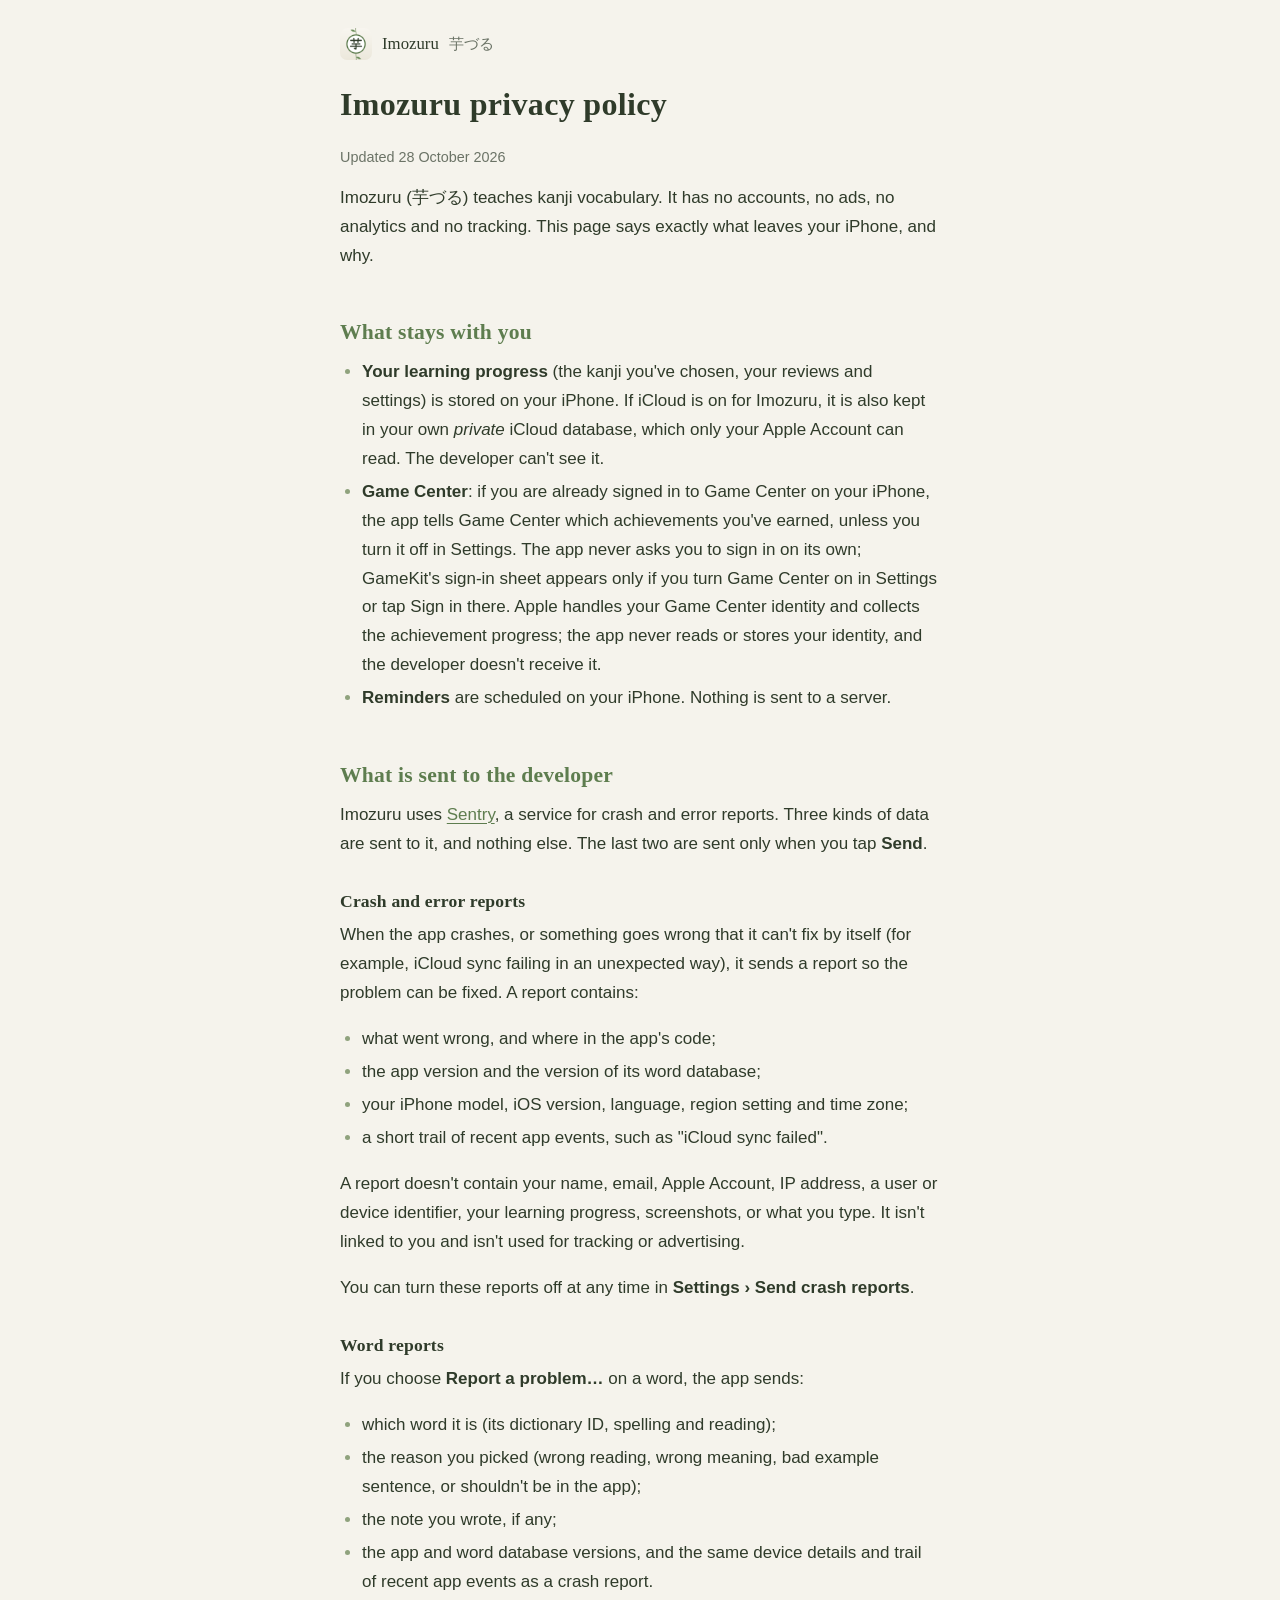
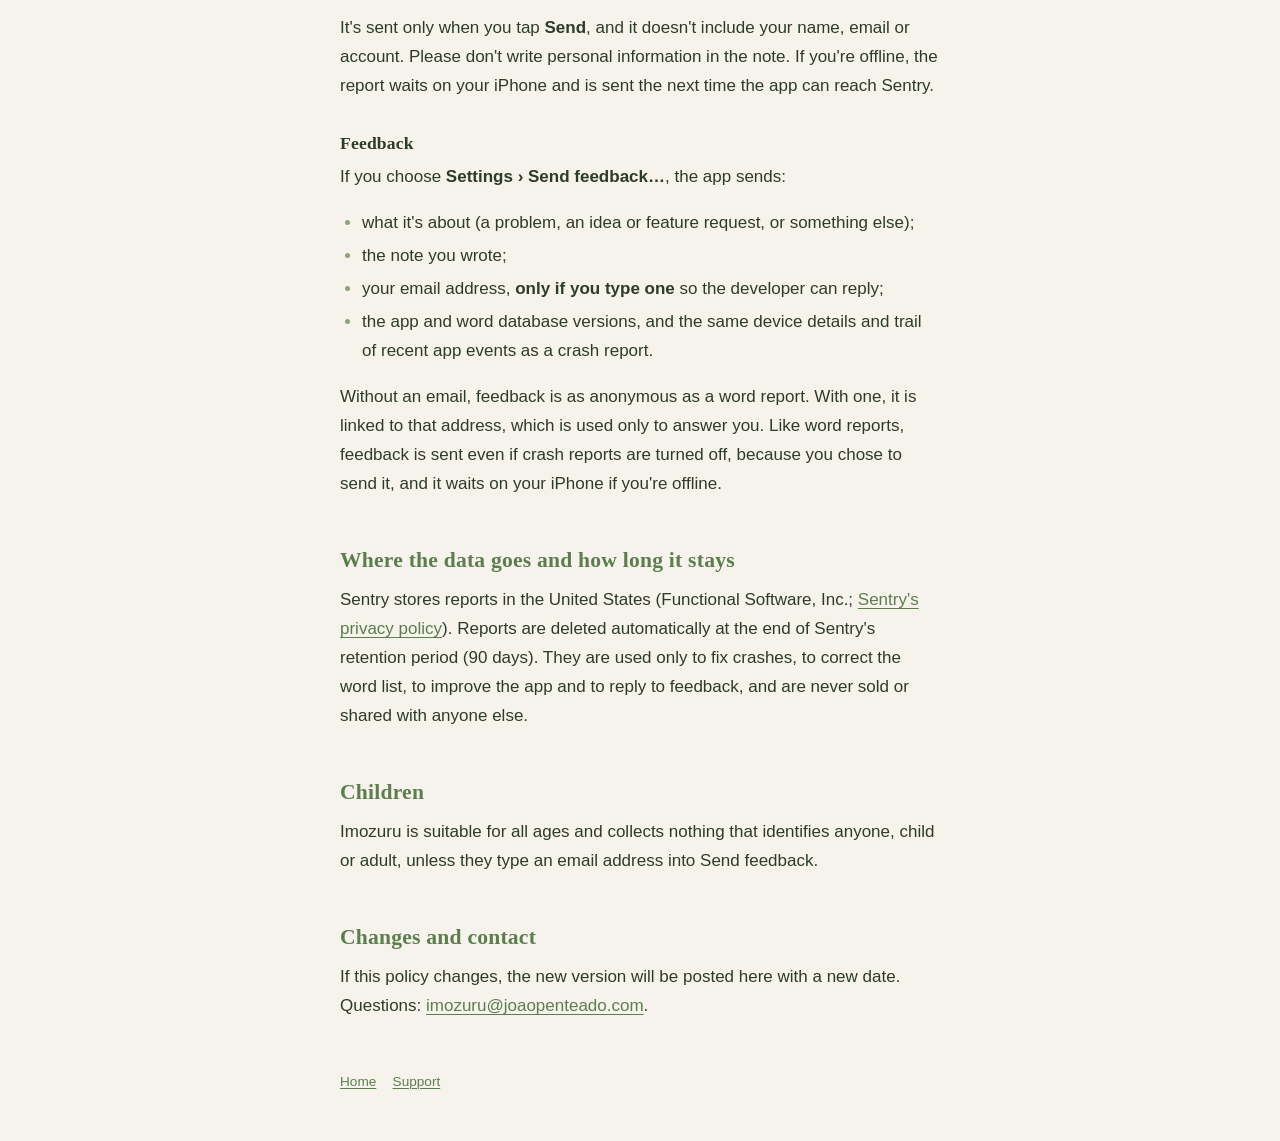
==== privacy/index.html @ 3a5cfed0 "Add Imozuru website: landing, privacy policy and support pages Plain HTML and CSS for GitHub Pages a" ====
<!doctype html>
<html lang="en">
<head>
<meta charset="utf-8">
<meta name="viewport" content="width=device-width, initial-scale=1">
<title>Privacy policy · Imozuru</title>
<meta name="description" content="What Imozuru sends from your iPhone, and why. No accounts, no ads, no analytics, no tracking.">
<meta name="theme-color" content="#F5F3EC" media="(prefers-color-scheme: light)">
<meta name="theme-color" content="#0F120F" media="(prefers-color-scheme: dark)">
<link rel="icon" href="/favicon.svg" type="image/svg+xml">
<link rel="icon" href="/favicon-32.png" sizes="32x32" type="image/png">
<link rel="apple-touch-icon" href="/apple-touch-icon.png">
<link rel="stylesheet" href="/style.css">
</head>
<body>
<header class="site-header">
  <a href="/"><img src="/apple-touch-icon.png" alt="" width="32" height="32"> Imozuru <span class="ja" lang="ja">芋づる</span></a>
</header>
<main>
<!-- Rendered from PRIVACY.md in the app repo (penteado-cloud/imozuru). Keep the wording identical:
     it matches the App Privacy answers in App Store Connect. -->
<h1>Imozuru privacy policy</h1>

<p class="muted small">Updated 28 October 2026</p>

<p>Imozuru (<span lang="ja">芋づる</span>) teaches kanji vocabulary. It has no accounts, no ads, no analytics and no tracking. This page says exactly what leaves your iPhone, and why.</p>

<h2>What stays with you</h2>

<ul>
  <li><strong>Your learning progress</strong> (the kanji you've chosen, your reviews and settings) is stored on your iPhone. If iCloud is on for Imozuru, it is also kept in your own <em>private</em> iCloud database, which only your Apple Account can read. The developer can't see it.</li>
  <li><strong>Game Center</strong>: if you are already signed in to Game Center on your iPhone, the app tells Game Center which achievements you've earned, unless you turn it off in Settings. The app never asks you to sign in on its own; GameKit's sign-in sheet appears only if you turn Game Center on in Settings or tap Sign in there. Apple handles your Game Center identity and collects the achievement progress; the app never reads or stores your identity, and the developer doesn't receive it.</li>
  <li><strong>Reminders</strong> are scheduled on your iPhone. Nothing is sent to a server.</li>
</ul>

<h2>What is sent to the developer</h2>

<p>Imozuru uses <a href="https://sentry.io">Sentry</a>, a service for crash and error reports. Three kinds of data are sent to it, and nothing else. The last two are sent only when you tap <strong>Send</strong>.</p>

<h3>Crash and error reports</h3>

<p>When the app crashes, or something goes wrong that it can't fix by itself (for example, iCloud sync failing in an unexpected way), it sends a report so the problem can be fixed. A report contains:</p>

<ul>
  <li>what went wrong, and where in the app's code;</li>
  <li>the app version and the version of its word database;</li>
  <li>your iPhone model, iOS version, language, region setting and time zone;</li>
  <li>a short trail of recent app events, such as "iCloud sync failed".</li>
</ul>

<p>A report doesn't contain your name, email, Apple Account, IP address, a user or device identifier, your learning progress, screenshots, or what you type. It isn't linked to you and isn't used for tracking or advertising.</p>

<p>You can turn these reports off at any time in <strong>Settings › Send crash reports</strong>.</p>

<h3>Word reports</h3>

<p>If you choose <strong>Report a problem…</strong> on a word, the app sends:</p>

<ul>
  <li>which word it is (its dictionary ID, spelling and reading);</li>
  <li>the reason you picked (wrong reading, wrong meaning, bad example sentence, or shouldn't be in the app);</li>
  <li>the note you wrote, if any;</li>
  <li>the app and word database versions, and the same device details and trail of recent app events as a crash report.</li>
</ul>

<p>It's sent only when you tap <strong>Send</strong>, and it doesn't include your name, email or account. Please don't write personal information in the note. If you're offline, the report waits on your iPhone and is sent the next time the app can reach Sentry.</p>

<h3>Feedback</h3>

<p>If you choose <strong>Settings › Send feedback…</strong>, the app sends:</p>

<ul>
  <li>what it's about (a problem, an idea or feature request, or something else);</li>
  <li>the note you wrote;</li>
  <li>your email address, <strong>only if you type one</strong> so the developer can reply;</li>
  <li>the app and word database versions, and the same device details and trail of recent app events as a crash report.</li>
</ul>

<p>Without an email, feedback is as anonymous as a word report. With one, it is linked to that address, which is used only to answer you. Like word reports, feedback is sent even if crash reports are turned off, because you chose to send it, and it waits on your iPhone if you're offline.</p>

<h2>Where the data goes and how long it stays</h2>

<p>Sentry stores reports in the United States (Functional Software, Inc.; <a href="https://sentry.io/privacy/">Sentry's privacy policy</a>). Reports are deleted automatically at the end of Sentry's retention period (90 days). They are used only to fix crashes, to correct the word list, to improve the app and to reply to feedback, and are never sold or shared with anyone else.</p>

<h2>Children</h2>

<p>Imozuru is suitable for all ages and collects nothing that identifies anyone, child or adult, unless they type an email address into Send feedback.</p>

<h2>Changes and contact</h2>

<p>If this policy changes, the new version will be posted here with a new date. Questions: <a href="mailto:imozuru@joaopenteado.com">imozuru@joaopenteado.com</a>.</p>
</main>
<footer class="site-footer">
  <nav><a href="/">Home</a><a href="/support/">Support</a></nav>
</footer>
</body>
</html>
---- style.css ----
/* Colours from imozuru/Theme.swift in the app repo. */
:root {
  color-scheme: light dark;
  --moss: #5E7D4F;
  --stem: #8FA27D;
  --bud: #B8935A;
  --paper: #F5F3EC;
  --card: #FFFFFF;
  --ink: #2F3B2A;
  --muted: #6B7366;
  --rule: #E2DED2;

  --mincho: "Hiragino Mincho ProN", "Hiragino Mincho Pro", "YuMincho", "Yu Mincho",
    "Noto Serif JP", "Noto Serif CJK JP", "Source Han Serif JP", serif;
  --sans: -apple-system, BlinkMacSystemFont, "Hiragino Sans", "Hiragino Kaku Gothic ProN",
    "Segoe UI", "Noto Sans JP", "Noto Sans CJK JP", sans-serif;
}

@media (prefers-color-scheme: dark) {
  :root {
    --moss: #9DBE88;
    --stem: #5F7A55;
    --bud: #D6B57C;
    --paper: #0F120F;
    --card: #1A1E19;
    --ink: #E4E7DF;
    --muted: #9DA597;
    --rule: #2A3028;
  }
}

* { box-sizing: border-box; }

html { -webkit-text-size-adjust: 100%; }

body {
  margin: 0;
  background: var(--paper);
  color: var(--ink);
  font: 17px/1.7 var(--sans);
}

main, .site-header, .site-footer {
  max-width: 40rem;
  margin: 0 auto;
  padding: 0 20px;
}

h1, h2, h3 {
  font-family: var(--mincho);
  font-weight: 600;
  line-height: 1.35;
  letter-spacing: 0.01em;
}
h1 { font-size: 2rem; margin: 0.4em 0 0.6em; }
h2 { font-size: 1.35rem; margin: 2.2em 0 0.5em; color: var(--moss); }
h3 { font-size: 1.1rem; margin: 1.8em 0 0.4em; }

p, ul { margin: 0 0 1em; }
ul { padding-left: 1.3em; }
li { margin: 0.25em 0; }
li::marker { color: var(--stem); }

a { color: var(--moss); text-underline-offset: 0.18em; text-decoration-thickness: 1px; }
a:hover { color: var(--bud); }

hr {
  border: 0;
  height: 1px;
  background: var(--rule);
  margin: 3rem 0;
}

.muted { color: var(--muted); }
.small { font-size: 0.9rem; }

/* Header on inner pages: small icon + name, back to home. */
.site-header { padding-top: 28px; }
.site-header a {
  display: inline-flex;
  align-items: center;
  gap: 10px;
  color: var(--ink);
  text-decoration: none;
  font-family: var(--mincho);
  font-size: 1.05rem;
}
.site-header img { width: 32px; height: 32px; border-radius: 22.5%; }
.site-header .ja { color: var(--muted); font-size: 0.95rem; }

.site-footer {
  padding-top: 2rem;
  padding-bottom: 3rem;
  color: var(--muted);
  font-size: 0.85rem;
}
.site-footer nav a { margin-right: 1.2em; }

.card {
  background: var(--card);
  border-radius: 14px;
  padding: 1.1rem 1.3rem;
  margin: 1.5rem 0;
}
.card > :last-child { margin-bottom: 0; }

/* Landing page */
.hero {
  text-align: center;
  padding-top: 18vh;
  padding-bottom: 2rem;
}
.hero img {
  width: 128px;
  height: 128px;
  border-radius: 22.5%;
  box-shadow: 0 1px 2px rgb(0 0 0 / 0.08), 0 8px 24px rgb(47 59 42 / 0.12);
}
.hero h1 { font-size: 2.4rem; margin: 1.1rem 0 0.2rem; }
.hero h1 .ja { display: block; font-size: 1.15rem; color: var(--bud); font-weight: 500; letter-spacing: 0.2em; }
.hero .tagline { margin: 1.4rem auto 0.4rem; max-width: 30rem; }
.hero .tagline[lang="ja"] { color: var(--muted); }
.hero nav { margin-top: 2.2rem; }
.hero nav a { display: inline-block; margin: 0.2em 0.8em; white-space: nowrap; }

/* Language jump on bilingual pages */
.lang-switch { font-size: 0.9rem; margin-top: -0.5rem; }

[lang="ja"] { line-break: strict; }
[lang="ja"] h2, [lang="ja"] h3 { letter-spacing: 0.04em; }
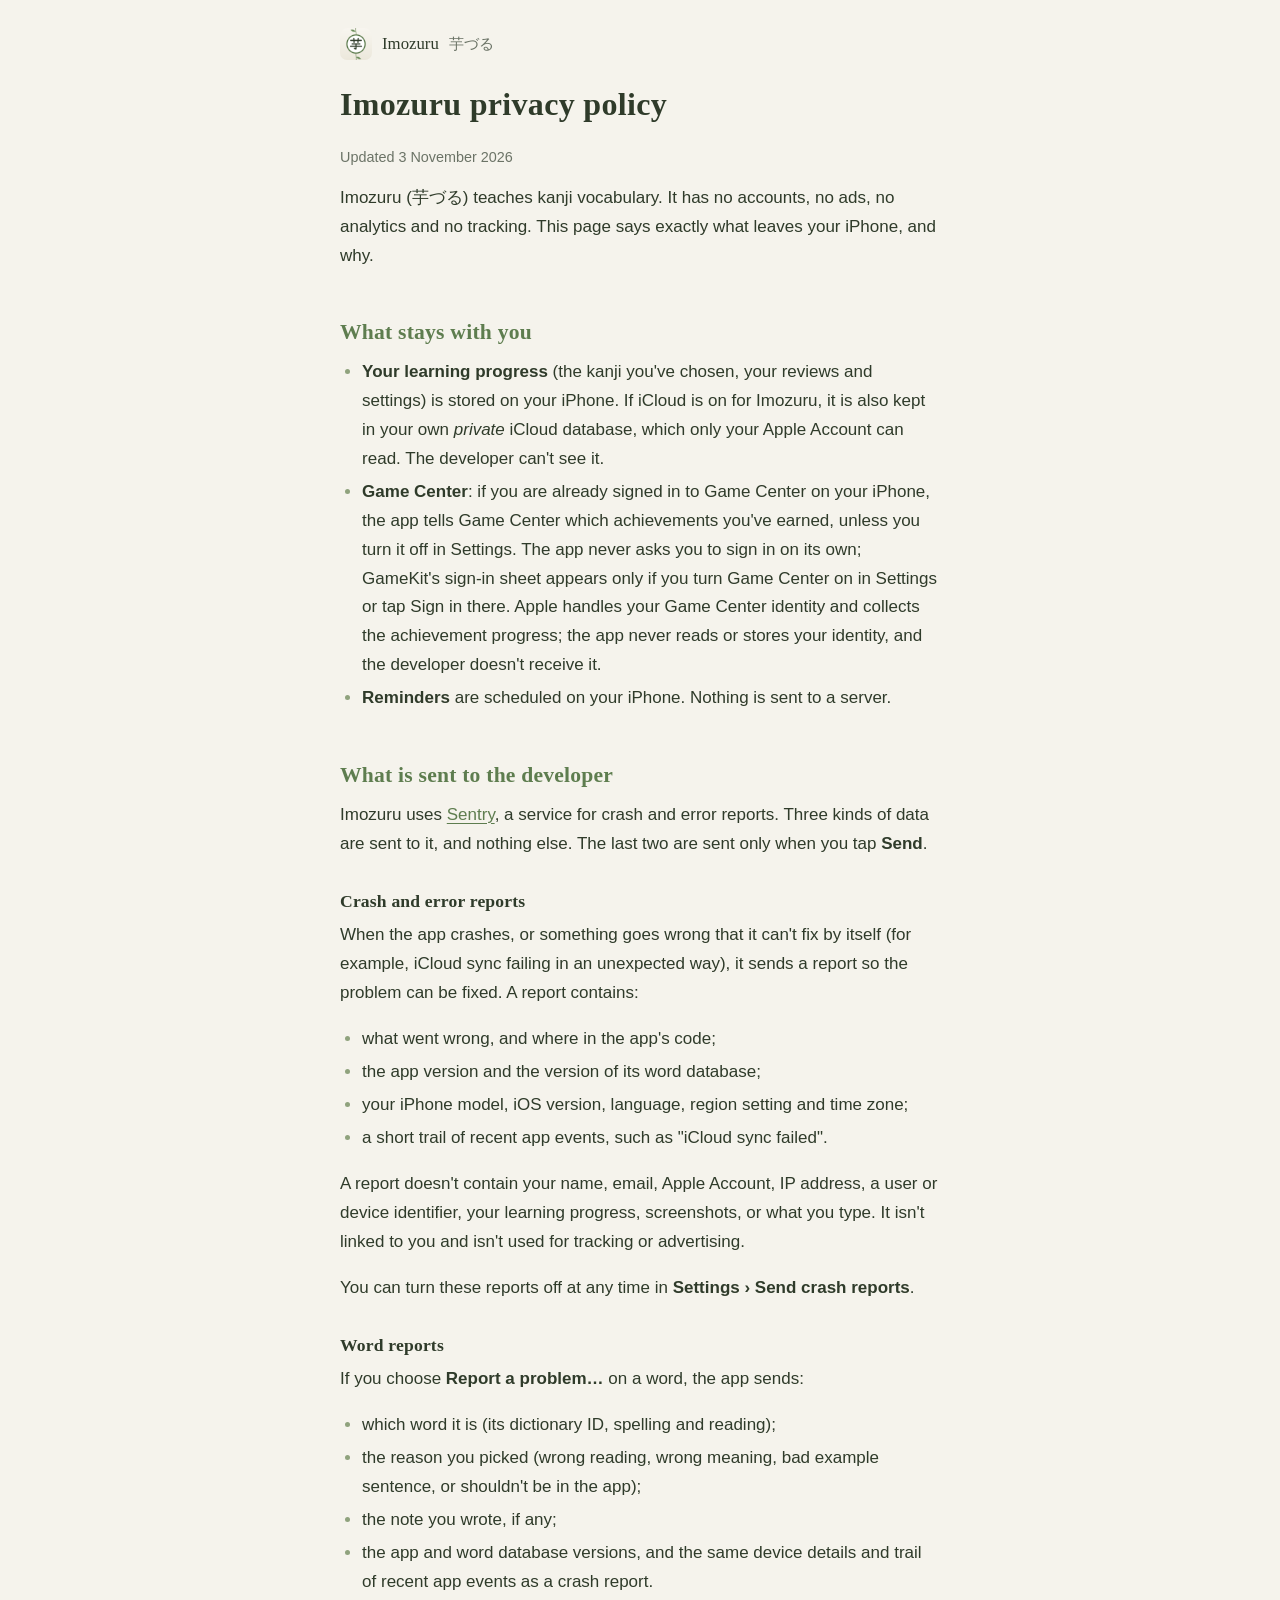
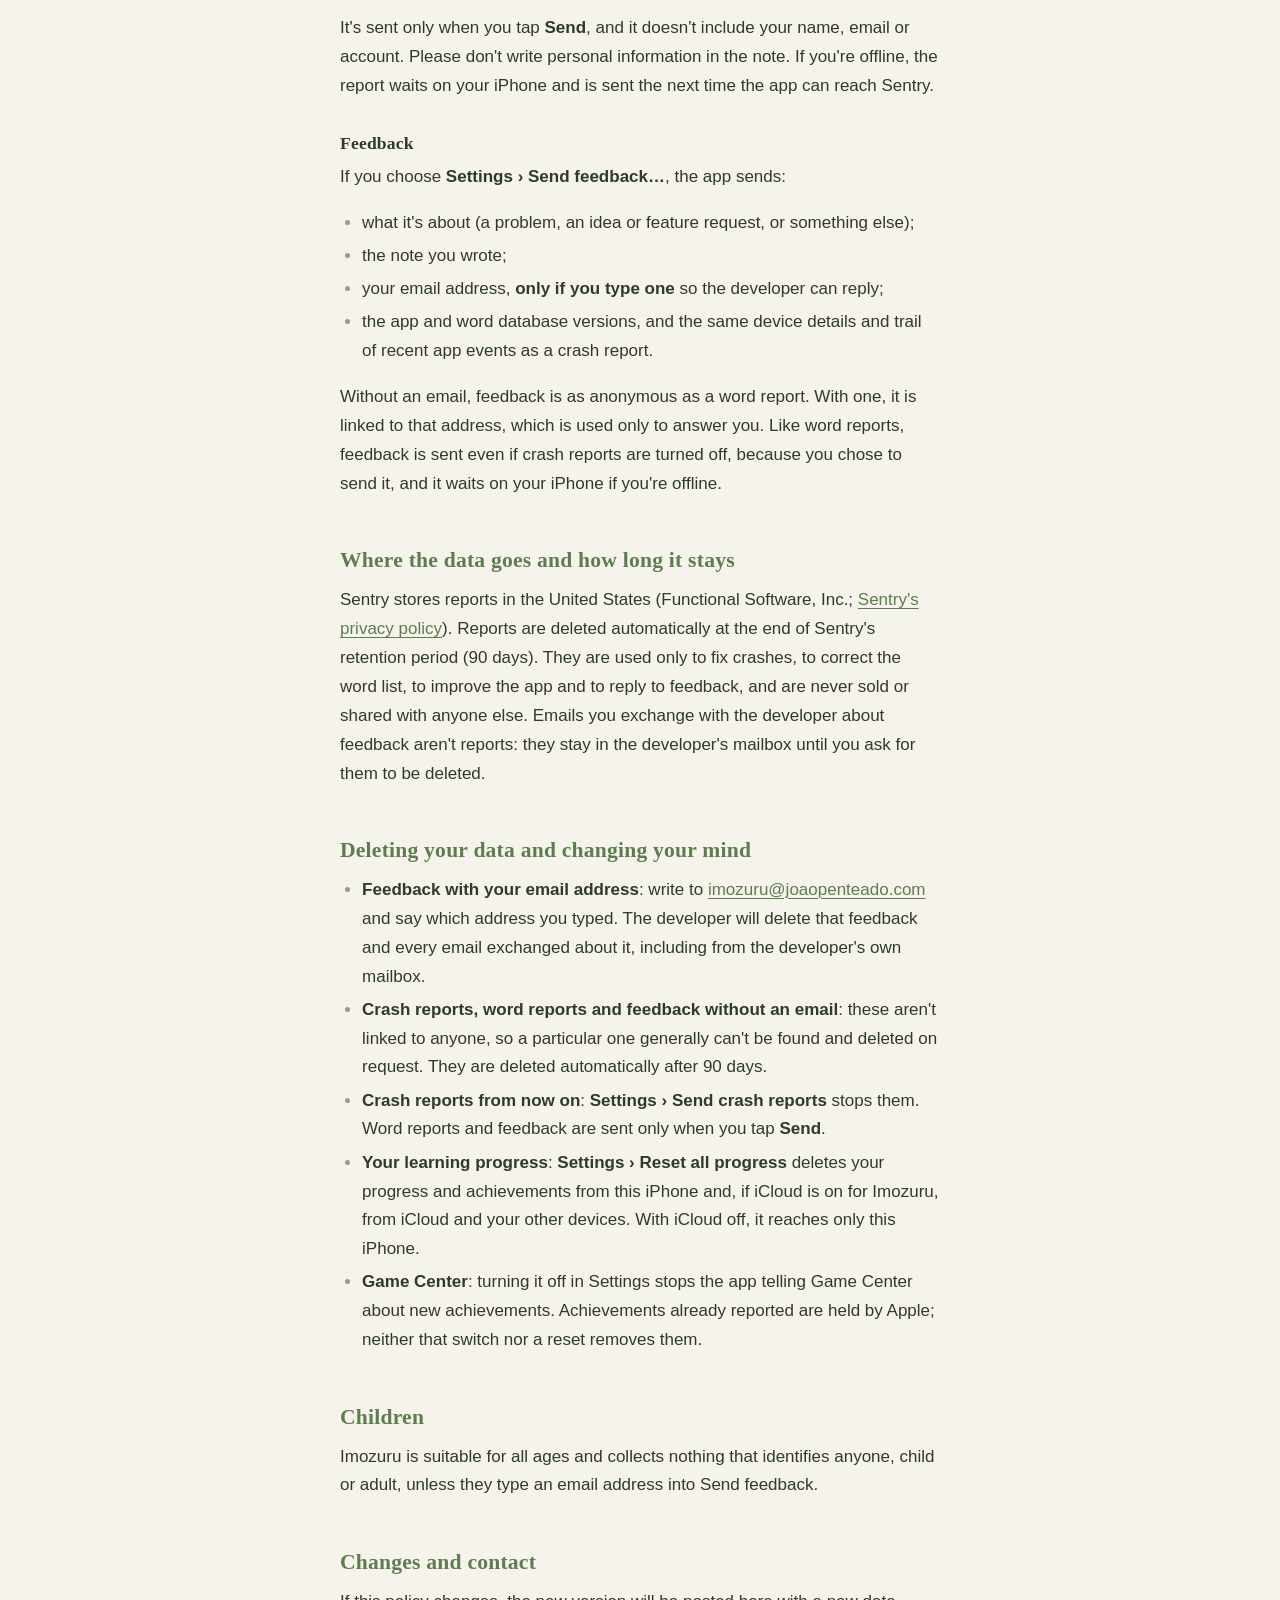
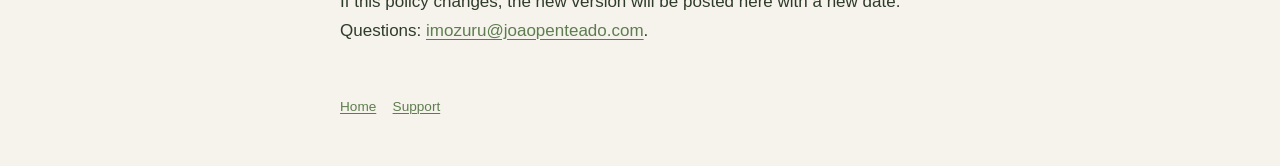
==== commit 697a7351: "Say how to delete data and withdraw consent in the privacy policy" ====
--- a/privacy/index.html
+++ b/privacy/index.html
@@ -21,7 +21,7 @@
      it matches the App Privacy answers in App Store Connect. -->
 <h1>Imozuru privacy policy</h1>
 
-<p class="muted small">Updated 28 October 2026</p>
+<p class="muted small">Updated 3 November 2026</p>
 
 <p>Imozuru (<span lang="ja">芋づる</span>) teaches kanji vocabulary. It has no accounts, no ads, no analytics and no tracking. This page says exactly what leaves your iPhone, and why.</p>
 
@@ -80,7 +80,17 @@
 
 <h2>Where the data goes and how long it stays</h2>
 
-<p>Sentry stores reports in the United States (Functional Software, Inc.; <a href="https://sentry.io/privacy/">Sentry's privacy policy</a>). Reports are deleted automatically at the end of Sentry's retention period (90 days). They are used only to fix crashes, to correct the word list, to improve the app and to reply to feedback, and are never sold or shared with anyone else.</p>
+<p>Sentry stores reports in the United States (Functional Software, Inc.; <a href="https://sentry.io/privacy/">Sentry's privacy policy</a>). Reports are deleted automatically at the end of Sentry's retention period (90 days). They are used only to fix crashes, to correct the word list, to improve the app and to reply to feedback, and are never sold or shared with anyone else. Emails you exchange with the developer about feedback aren't reports: they stay in the developer's mailbox until you ask for them to be deleted.</p>
+
+<h2>Deleting your data and changing your mind</h2>
+
+<ul>
+  <li><strong>Feedback with your email address</strong>: write to <a href="mailto:imozuru@joaopenteado.com">imozuru@joaopenteado.com</a> and say which address you typed. The developer will delete that feedback and every email exchanged about it, including from the developer's own mailbox.</li>
+  <li><strong>Crash reports, word reports and feedback without an email</strong>: these aren't linked to anyone, so a particular one generally can't be found and deleted on request. They are deleted automatically after 90 days.</li>
+  <li><strong>Crash reports from now on</strong>: <strong>Settings › Send crash reports</strong> stops them. Word reports and feedback are sent only when you tap <strong>Send</strong>.</li>
+  <li><strong>Your learning progress</strong>: <strong>Settings › Reset all progress</strong> deletes your progress and achievements from this iPhone and, if iCloud is on for Imozuru, from iCloud and your other devices. With iCloud off, it reaches only this iPhone.</li>
+  <li><strong>Game Center</strong>: turning it off in Settings stops the app telling Game Center about new achievements. Achievements already reported are held by Apple; neither that switch nor a reset removes them.</li>
+</ul>
 
 <h2>Children</h2>
 
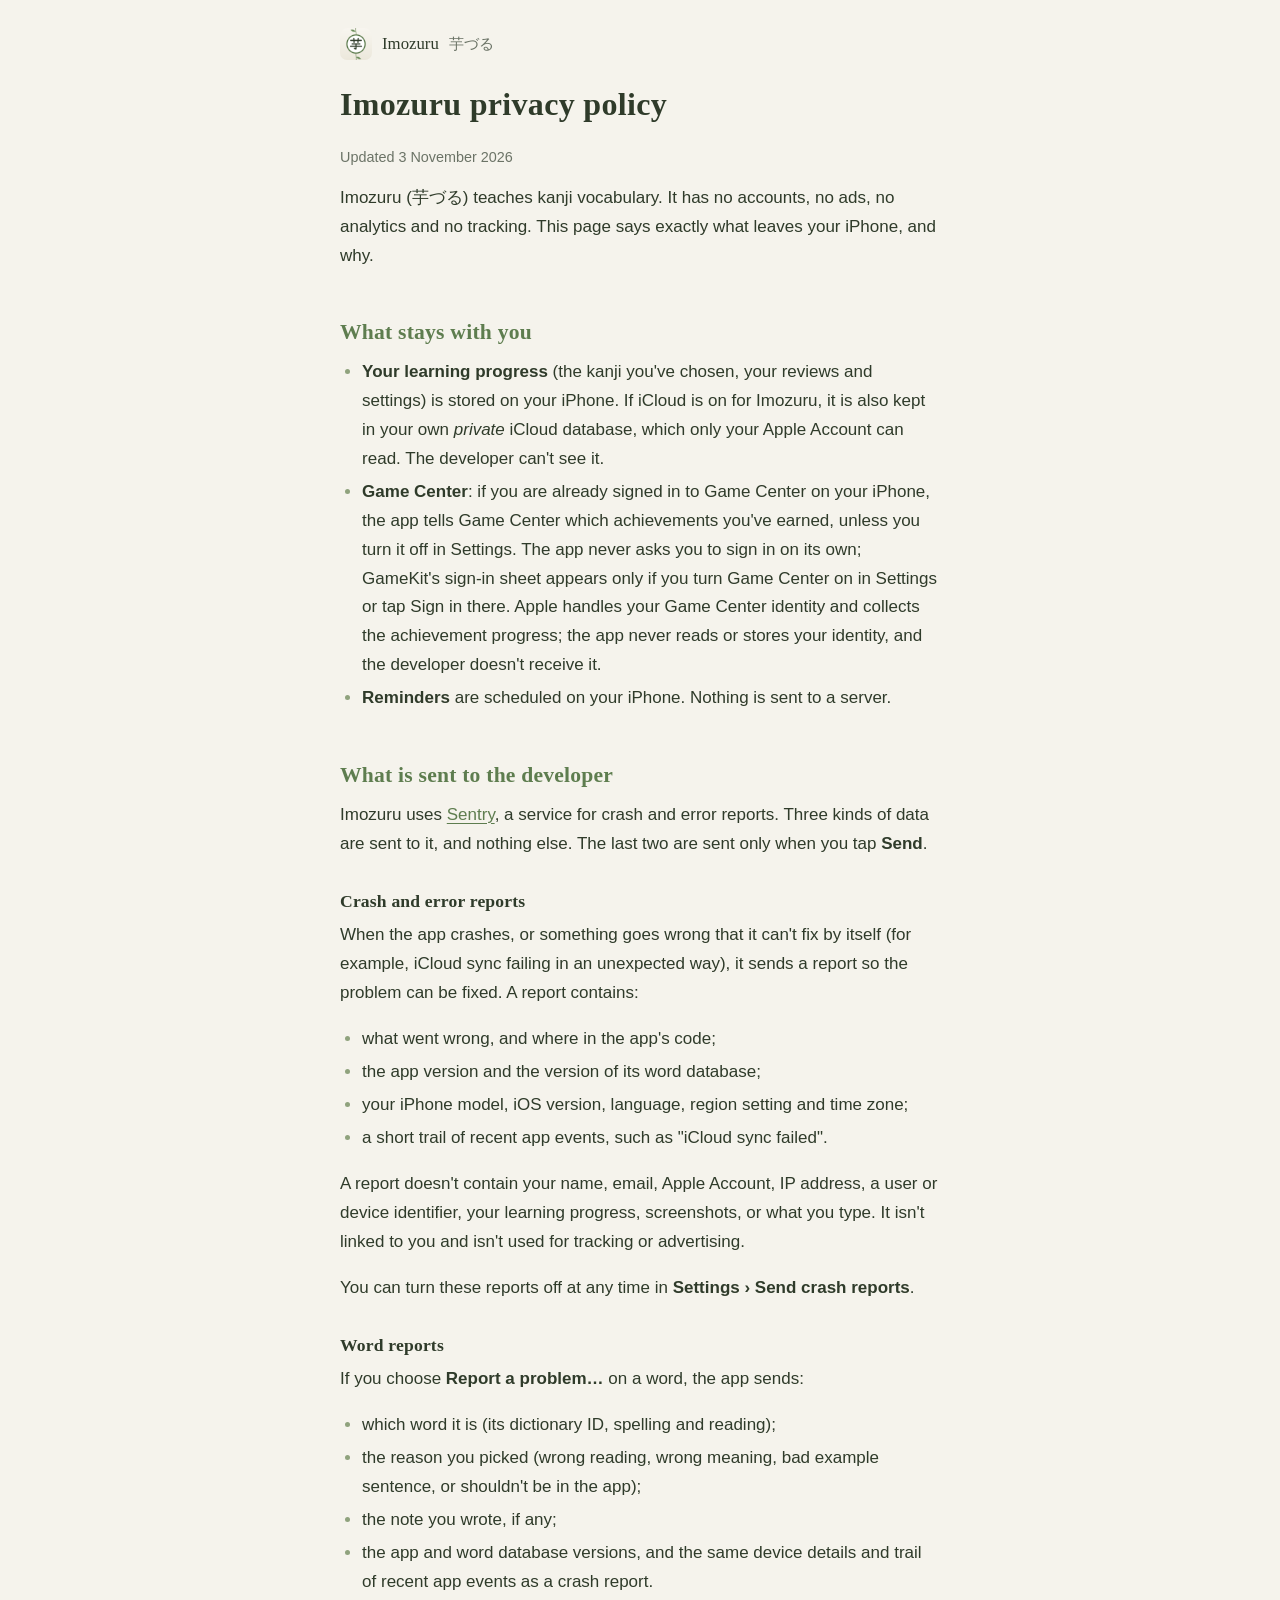
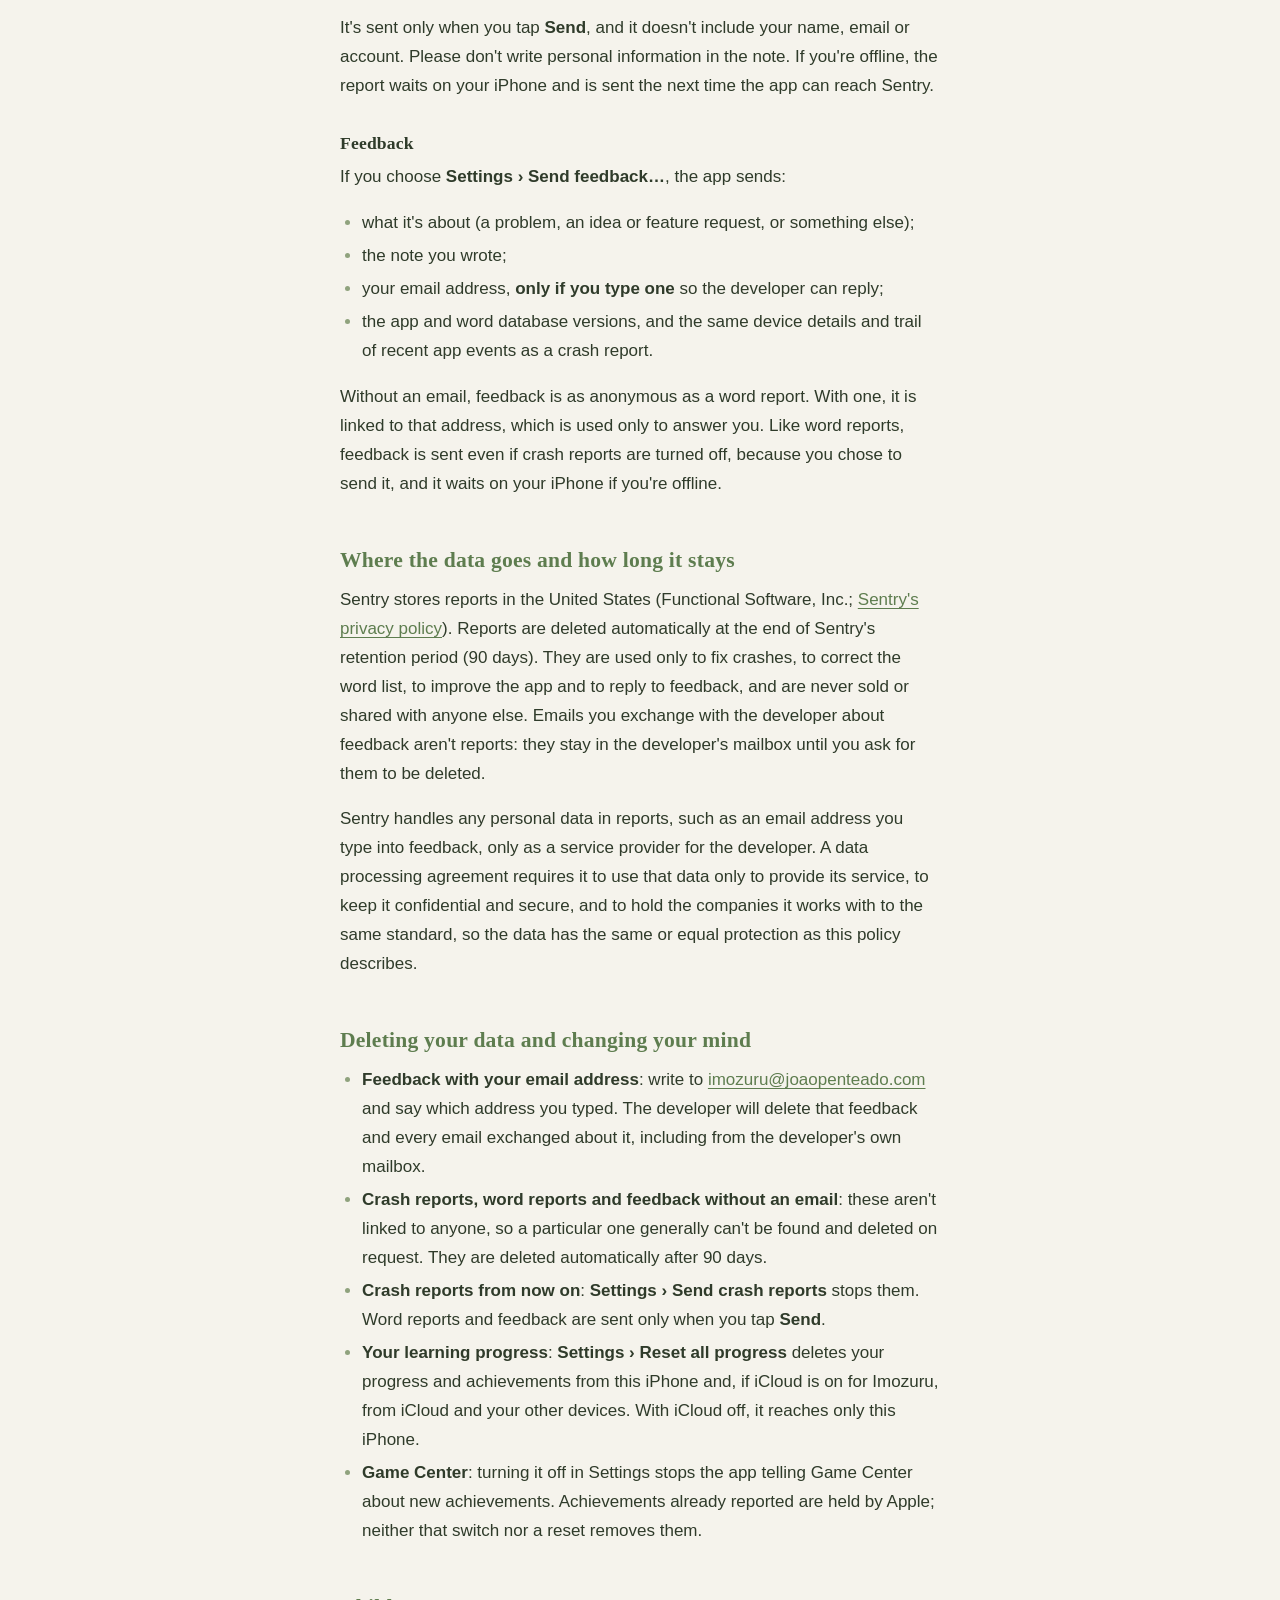
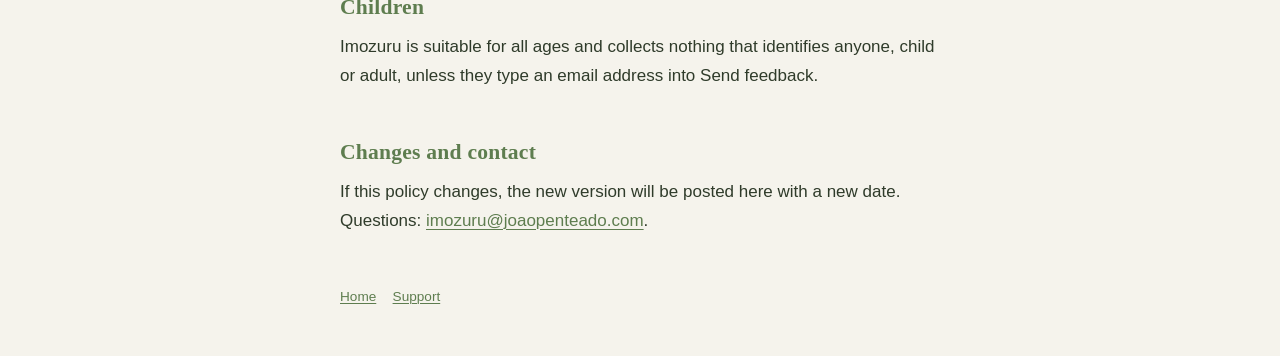
==== commit d7ab756b: "State Sentry's role under its data processing agreement in the privacy policy" ====
--- a/privacy/index.html
+++ b/privacy/index.html
@@ -82,6 +82,8 @@
 
 <p>Sentry stores reports in the United States (Functional Software, Inc.; <a href="https://sentry.io/privacy/">Sentry's privacy policy</a>). Reports are deleted automatically at the end of Sentry's retention period (90 days). They are used only to fix crashes, to correct the word list, to improve the app and to reply to feedback, and are never sold or shared with anyone else. Emails you exchange with the developer about feedback aren't reports: they stay in the developer's mailbox until you ask for them to be deleted.</p>
 
+<p>Sentry handles any personal data in reports, such as an email address you type into feedback, only as a service provider for the developer. A data processing agreement requires it to use that data only to provide its service, to keep it confidential and secure, and to hold the companies it works with to the same standard, so the data has the same or equal protection as this policy describes.</p>
+
 <h2>Deleting your data and changing your mind</h2>
 
 <ul>
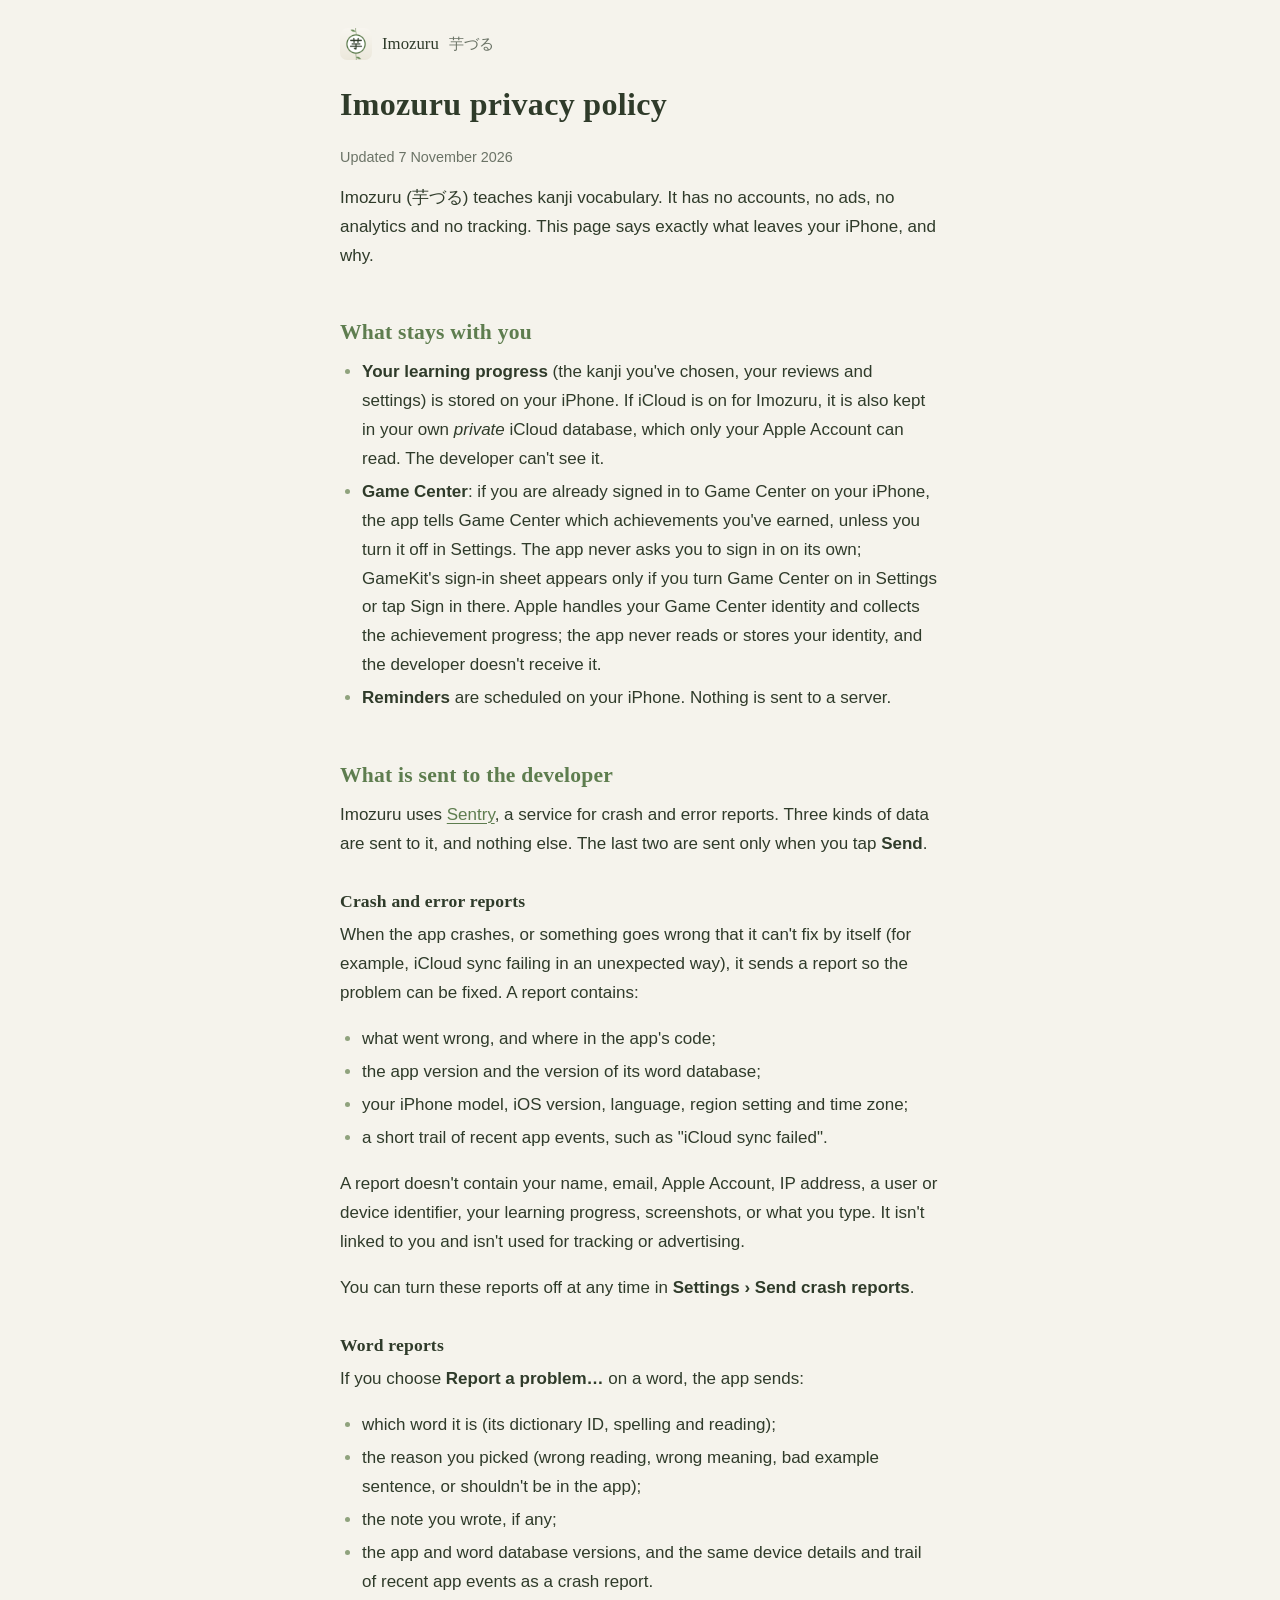
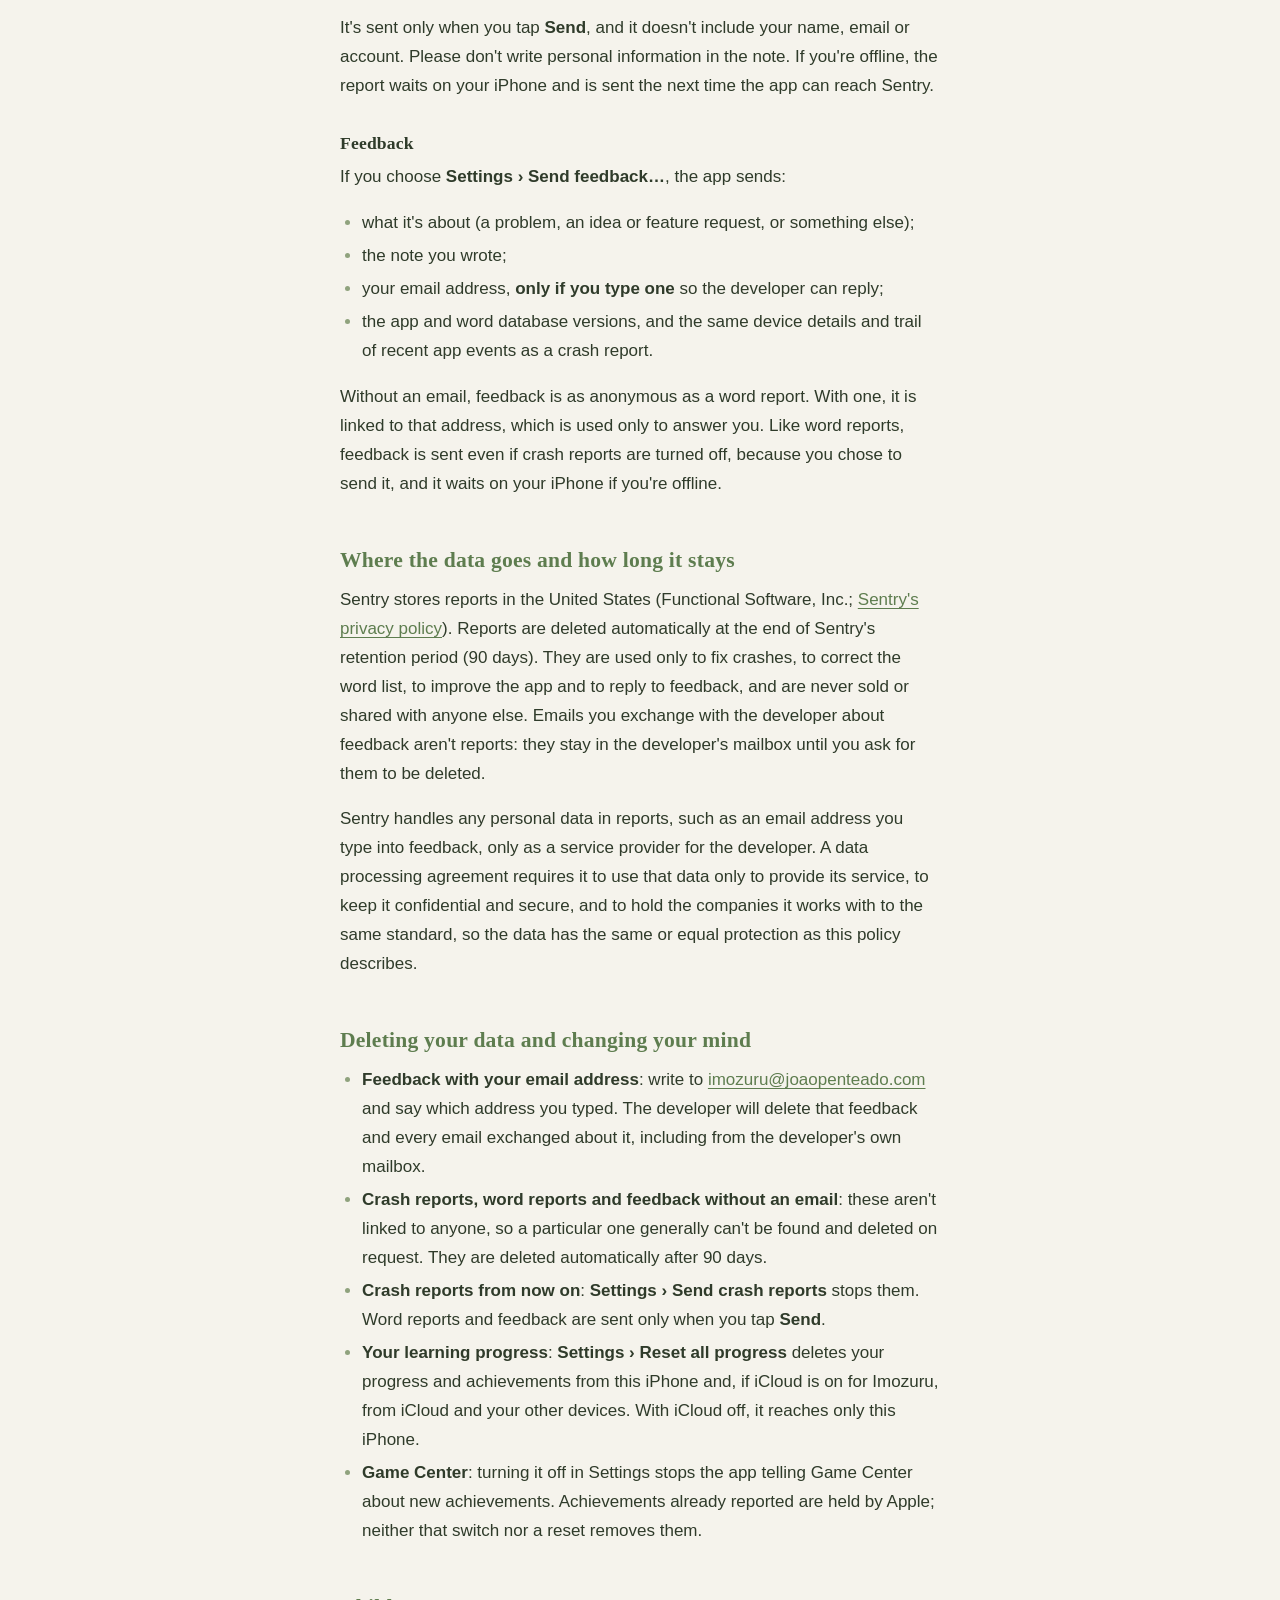
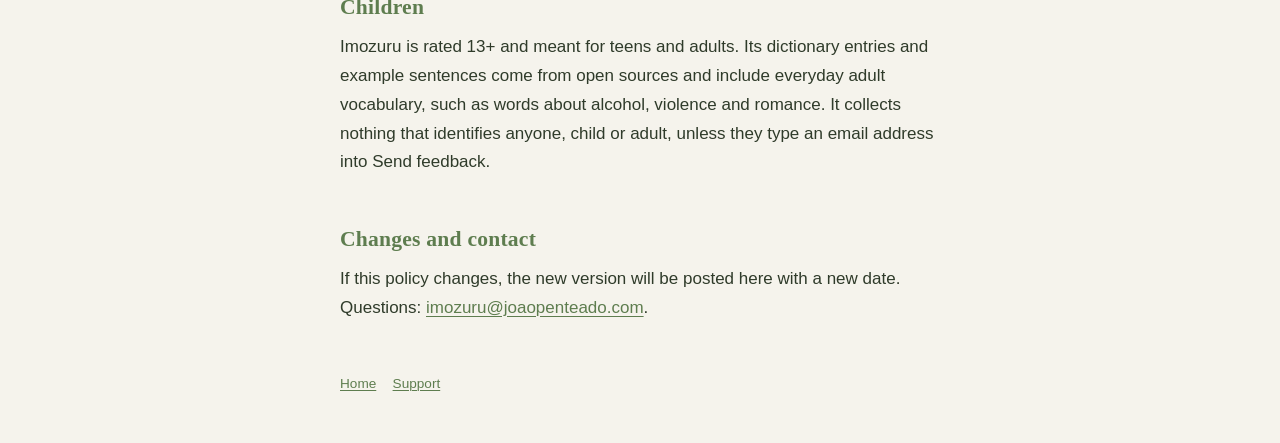
==== commit 4073030e: "Say the app is rated 13+ in the privacy policy Matches PRIVACY.md in penteado-cloud/imozuru (pentead" ====
--- a/privacy/index.html
+++ b/privacy/index.html
@@ -21,7 +21,7 @@
      it matches the App Privacy answers in App Store Connect. -->
 <h1>Imozuru privacy policy</h1>
 
-<p class="muted small">Updated 3 November 2026</p>
+<p class="muted small">Updated 7 November 2026</p>
 
 <p>Imozuru (<span lang="ja">芋づる</span>) teaches kanji vocabulary. It has no accounts, no ads, no analytics and no tracking. This page says exactly what leaves your iPhone, and why.</p>
 
@@ -96,7 +96,7 @@
 
 <h2>Children</h2>
 
-<p>Imozuru is suitable for all ages and collects nothing that identifies anyone, child or adult, unless they type an email address into Send feedback.</p>
+<p>Imozuru is rated 13+ and meant for teens and adults. Its dictionary entries and example sentences come from open sources and include everyday adult vocabulary, such as words about alcohol, violence and romance. It collects nothing that identifies anyone, child or adult, unless they type an email address into Send feedback.</p>
 
 <h2>Changes and contact</h2>
 
